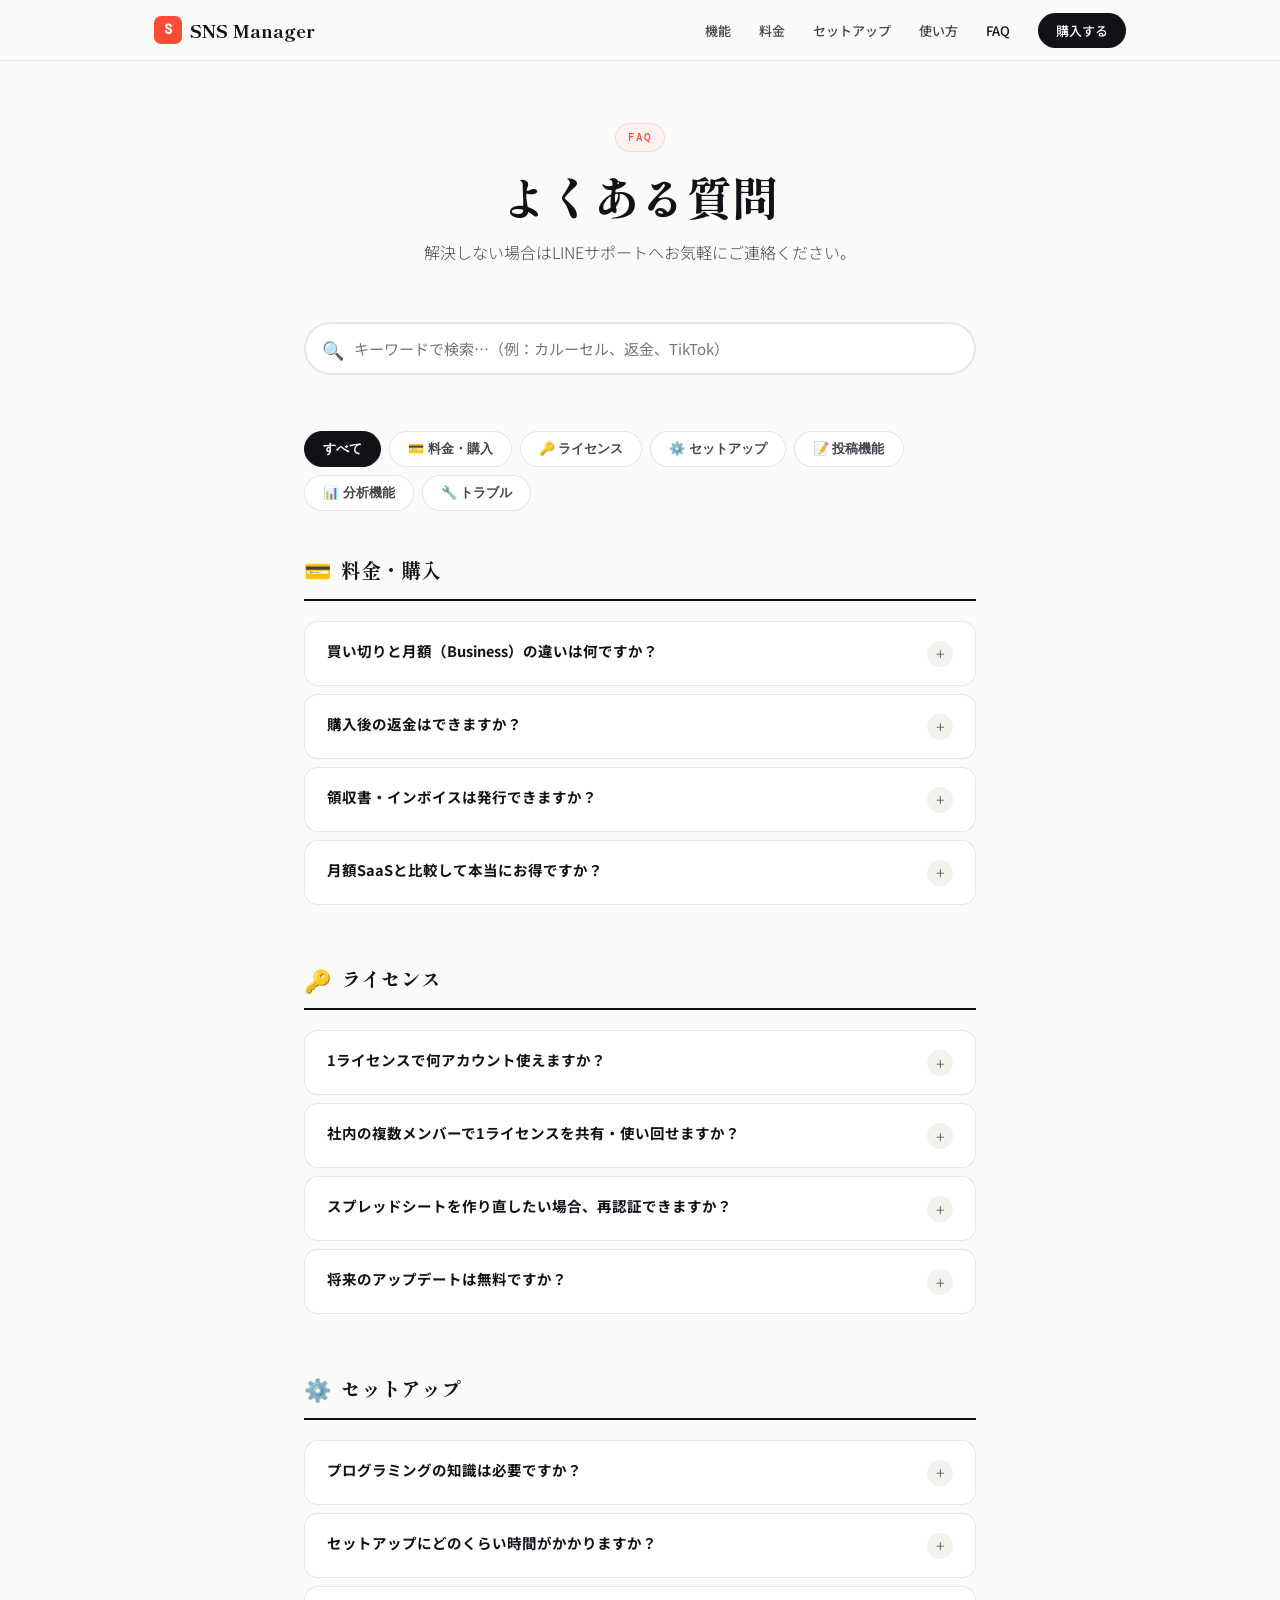
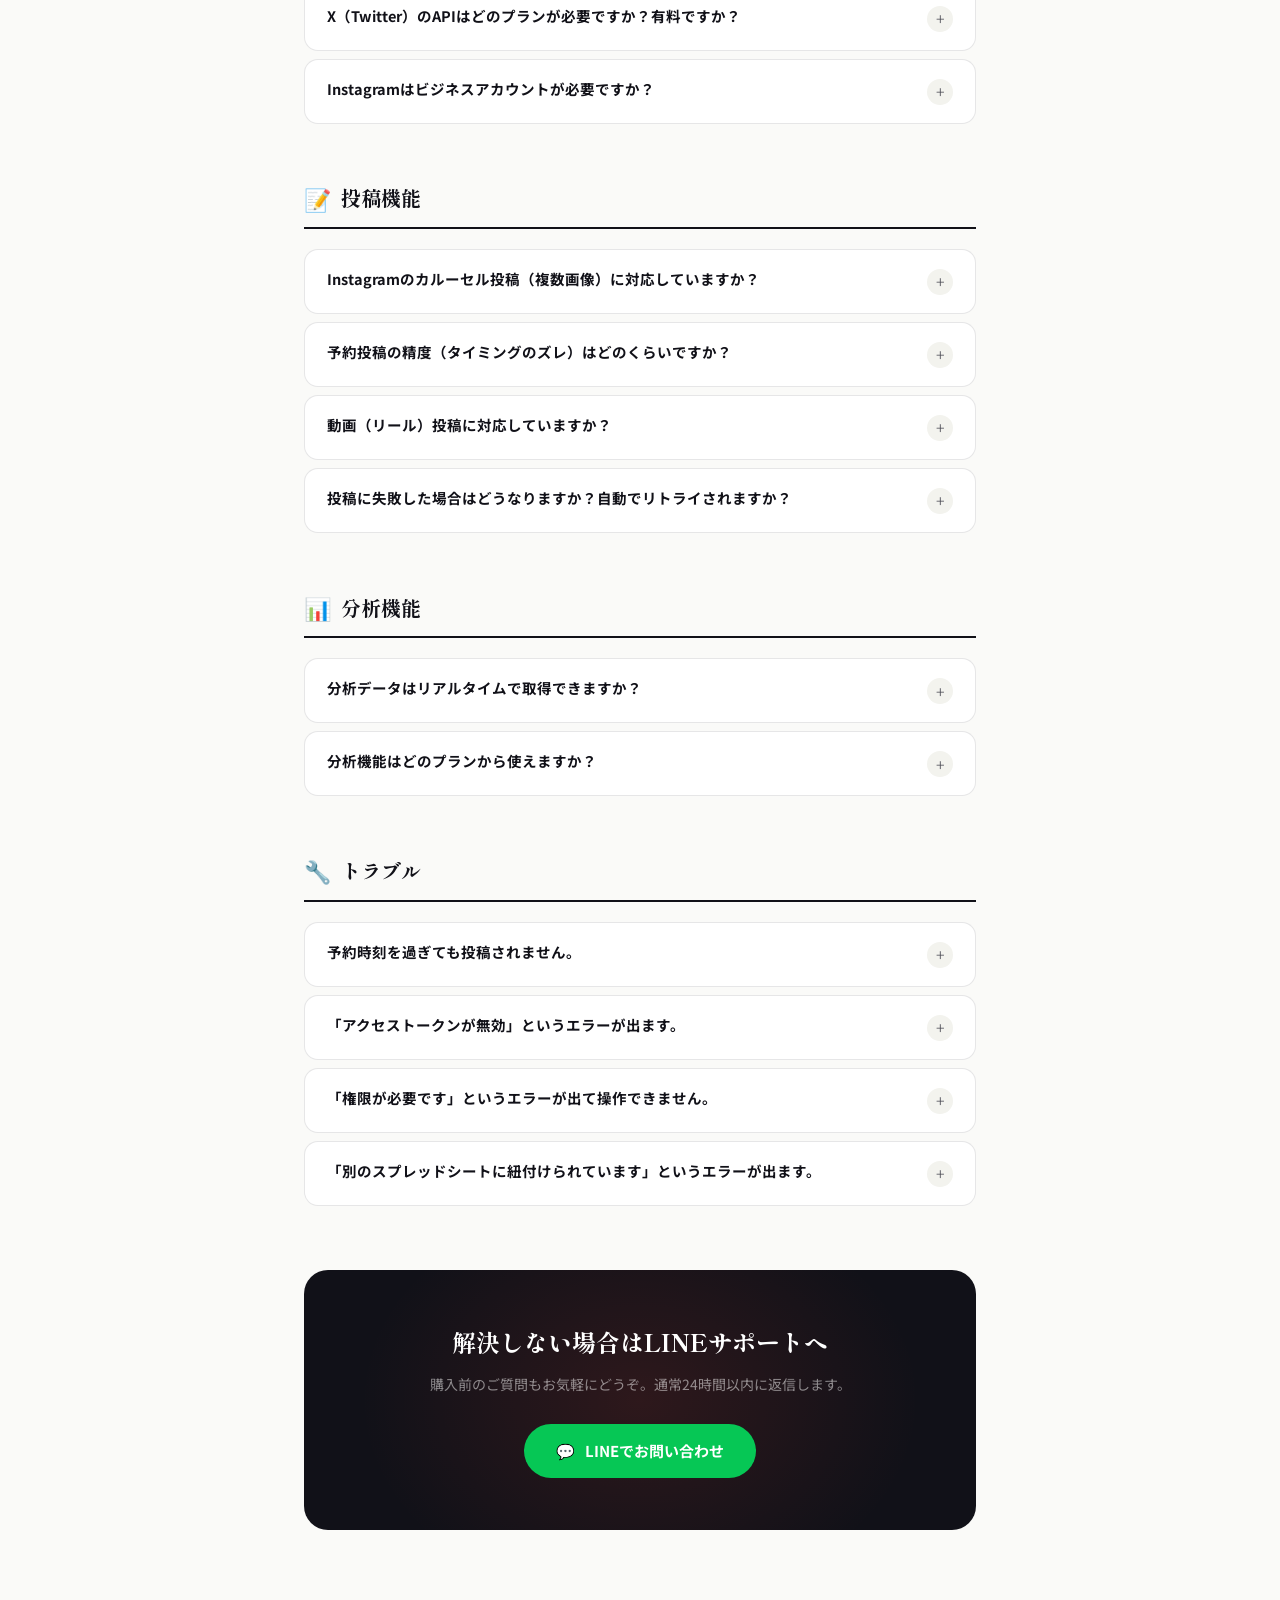
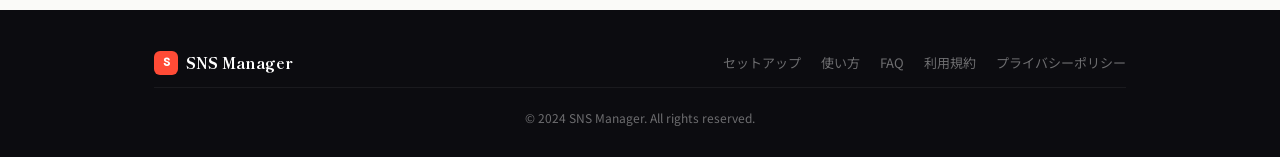
==== faq.html @ 596867f9 "Initial commit: add documentation HTML files" ====
<!DOCTYPE html>
<html lang="ja">
<head>
<meta charset="UTF-8">
<meta name="viewport" content="width=device-width, initial-scale=1.0">
<title>よくある質問（FAQ） — SNS Manager</title>
<meta name="description" content="SNS Managerに関するよくある質問と回答。料金・機能・技術的な疑問にお答えします。">
<link rel="preconnect" href="https://fonts.googleapis.com">
<link href="https://fonts.googleapis.com/css2?family=Shippori+Mincho+B1:wght@400;700;800&family=Noto+Sans+JP:wght@300;400;500;700&family=DM+Mono:wght@400;500&display=swap" rel="stylesheet">
<style>
:root{
  --ink:#111118;--ink-mid:#44444e;--ink-soft:#88889a;
  --paper:#fafaf8;--paper2:#f3f3ee;
  --accent:#ff4b36;--accent-d:#d93220;--accent-bg:#fff1ef;
  --green:#1baa6d;--border:rgba(17,17,24,0.1);
  --shadow-sm:0 2px 12px rgba(17,17,24,0.08);
  --shadow-md:0 8px 40px rgba(17,17,24,0.12);
  --r:16px;
  --serif:'Shippori Mincho B1',serif;
  --sans:'Noto Sans JP',sans-serif;
  --mono:'DM Mono',monospace;
}
*,*::before,*::after{box-sizing:border-box;margin:0;padding:0;}
html{scroll-behavior:smooth;}
body{font-family:var(--sans);background:var(--paper);color:var(--ink);line-height:1.7;overflow-x:hidden;}
a{color:inherit;text-decoration:none;}

#progress{position:fixed;top:0;left:0;height:3px;background:var(--accent);z-index:300;transition:width .08s linear;}

header{position:sticky;top:0;z-index:200;background:rgba(250,250,248,.92);backdrop-filter:blur(16px);border-bottom:1px solid var(--border);}
.nav-inner{max-width:1100px;margin:0 auto;padding:0 5%;display:flex;align-items:center;justify-content:space-between;height:60px;}
.logo{font-family:var(--serif);font-size:18px;font-weight:800;display:flex;align-items:center;gap:8px;}
.logo-mark{width:28px;height:28px;background:var(--accent);border-radius:7px;display:flex;align-items:center;justify-content:center;font-size:14px;color:#fff;font-family:var(--mono);}
.nav-links{display:flex;gap:28px;list-style:none;}
.nav-links a{font-size:13px;color:var(--ink-mid);font-weight:500;transition:color .2s;}
.nav-links a:hover,.nav-links a.active{color:var(--ink);}
.nav-cta{background:var(--ink);color:#fff !important;padding:8px 18px;border-radius:100px;font-size:13px;font-weight:700;transition:background .2s;}
.nav-cta:hover{background:var(--accent) !important;}

.container{max-width:800px;margin:0 auto;padding:0 5%;}
.label{display:inline-block;font-family:var(--mono);font-size:11px;font-weight:500;letter-spacing:.12em;text-transform:uppercase;color:var(--accent);background:var(--accent-bg);padding:4px 12px;border-radius:100px;border:1px solid rgba(255,75,54,.15);margin-bottom:16px;}

/* hero */
.page-hero{padding:60px 0 56px;text-align:center;}
.page-hero h1{font-family:var(--serif);font-size:clamp(28px,4vw,46px);font-weight:800;line-height:1.25;margin-bottom:14px;}
.page-hero p{font-size:16px;color:var(--ink-mid);font-weight:300;}

/* search */
.faq-search-wrap{position:relative;margin:0 0 56px;}
.faq-search{width:100%;padding:14px 20px 14px 48px;border:2px solid var(--border);border-radius:100px;font-size:15px;font-family:var(--sans);background:#fff;outline:none;transition:border-color .2s;color:var(--ink);}
.faq-search:focus{border-color:var(--accent);}
.search-icon{position:absolute;left:18px;top:50%;transform:translateY(-50%);font-size:18px;pointer-events:none;}
.faq-count{position:absolute;right:16px;top:50%;transform:translateY(-50%);font-size:12px;color:var(--ink-soft);font-family:var(--mono);}

/* category tabs */
.cat-tabs{display:flex;gap:8px;flex-wrap:wrap;margin-bottom:40px;}
.cat-tab{padding:8px 18px;border-radius:100px;border:1.5px solid var(--border);font-size:13px;font-weight:600;cursor:pointer;transition:all .18s;background:#fff;color:var(--ink-mid);}
.cat-tab:hover{border-color:var(--ink);color:var(--ink);}
.cat-tab.active{background:var(--ink);color:#fff;border-color:var(--ink);}

/* category section */
.faq-category{margin-bottom:56px;}
.cat-title{font-family:var(--serif);font-size:20px;font-weight:800;margin-bottom:20px;display:flex;align-items:center;gap:10px;padding-bottom:10px;border-bottom:2px solid var(--ink);}
.cat-icon{font-size:22px;}

/* faq item */
.faq-item{background:#fff;border:1.5px solid var(--border);border-radius:14px;margin-bottom:8px;overflow:hidden;transition:border-color .2s,box-shadow .2s;}
.faq-item:hover{border-color:rgba(17,17,24,.2);}
.faq-item.open{border-color:var(--accent);box-shadow:0 4px 20px rgba(255,75,54,.1);}
.faq-q{padding:18px 22px;display:flex;justify-content:space-between;align-items:flex-start;gap:16px;cursor:pointer;user-select:none;}
.faq-q-text{font-size:14.5px;font-weight:700;line-height:1.45;flex:1;color:var(--ink);}
.faq-toggle{width:26px;height:26px;border-radius:50%;background:var(--paper2);flex-shrink:0;display:flex;align-items:center;justify-content:center;font-size:16px;font-weight:300;color:var(--ink-mid);transition:all .2s;margin-top:1px;}
.faq-item.open .faq-toggle{background:var(--accent);color:#fff;transform:rotate(45deg);}
.faq-a{display:none;padding:0 22px 20px;border-top:1px solid var(--border);padding-top:16px;font-size:14px;color:var(--ink-mid);line-height:1.85;}
.faq-item.open .faq-a{display:block;}
.faq-a a{color:var(--accent);text-decoration:underline;text-underline-offset:2px;}
.faq-a strong{color:var(--ink);}
.faq-a .faq-plan-table{width:100%;border-collapse:collapse;margin-top:12px;font-size:13px;}
.faq-a .faq-plan-table th{background:var(--paper2);padding:8px 12px;text-align:left;font-size:12px;font-weight:700;color:var(--ink-mid);border-bottom:1px solid var(--border);}
.faq-a .faq-plan-table td{padding:8px 12px;border-bottom:1px solid var(--border);color:var(--ink-mid);}

/* no results */
.no-results{text-align:center;padding:60px 20px;display:none;}
.no-results-icon{font-size:48px;margin-bottom:16px;}
.no-results h3{font-family:var(--serif);font-size:20px;font-weight:700;margin-bottom:8px;}
.no-results p{font-size:14px;color:var(--ink-soft);}

/* contact cta */
.contact-cta{background:var(--ink);border-radius:24px;padding:52px 48px;text-align:center;margin:64px 0 80px;position:relative;overflow:hidden;}
.contact-cta::before{content:'';position:absolute;inset:0;background:radial-gradient(ellipse 400px 300px at 50% 50%,rgba(255,75,54,.12) 0%,transparent 70%);}
.contact-cta h2{font-family:var(--serif);font-size:24px;font-weight:800;color:#fff;margin-bottom:10px;position:relative;z-index:1;}
.contact-cta p{font-size:14px;color:rgba(255,255,255,.5);margin-bottom:28px;position:relative;z-index:1;}
.btn-line{display:inline-flex;align-items:center;gap:10px;background:#06c755;color:#fff;padding:14px 32px;border-radius:100px;font-size:15px;font-weight:700;transition:all .2s;position:relative;z-index:1;}
.btn-line:hover{background:#04a844;transform:translateY(-2px);box-shadow:0 6px 20px rgba(6,199,85,.35);}

footer{background:#0c0c10;color:rgba(255,255,255,.4);padding:40px 0 28px;}
.footer-inner{max-width:1100px;margin:0 auto;padding:0 5%;display:flex;justify-content:space-between;align-items:center;flex-wrap:wrap;gap:16px;}
.footer-logo{font-family:var(--serif);font-size:15px;font-weight:800;color:#fff;display:flex;align-items:center;gap:8px;}
.footer-links{display:flex;gap:20px;}
.footer-links a{font-size:13px;transition:color .2s;}
.footer-links a:hover{color:rgba(255,255,255,.8);}
.footer-copy{font-size:12px;width:100%;text-align:center;padding-top:20px;border-top:1px solid rgba(255,255,255,.06);margin-top:12px;}

.reveal{opacity:0;transform:translateY(16px);transition:opacity .5s,transform .5s;}
.reveal.visible{opacity:1;transform:none;}
.hidden-item{display:none;}

@media(max-width:640px){
  .cat-tabs{gap:6px;}
  .cat-tab{font-size:12px;padding:7px 14px;}
  .contact-cta{padding:40px 24px;}
}
</style>
</head>
<body>
<div id="progress"></div>

<header>
  <div class="nav-inner">
    <a href="index.html" class="logo">
      <div class="logo-mark">S</div>SNS Manager
    </a>
    <ul class="nav-links">
      <li><a href="index.html#features">機能</a></li>
      <li><a href="index.html#pricing">料金</a></li>
      <li><a href="setup-guide.html">セットアップ</a></li>
      <li><a href="how-to-use.html">使い方</a></li>
      <li><a href="faq.html" class="active">FAQ</a></li>
      <li><a href="index.html#cta" class="nav-cta">購入する</a></li>
    </ul>
  </div>
</header>

<div class="container">

  <div class="page-hero reveal">
    <div class="label">FAQ</div>
    <h1>よくある質問</h1>
    <p>解決しない場合はLINEサポートへお気軽にご連絡ください。</p>
  </div>

  <!-- 検索 -->
  <div class="faq-search-wrap reveal">
    <span class="search-icon">🔍</span>
    <input class="faq-search" type="text" id="faqSearch" placeholder="キーワードで検索…（例：カルーセル、返金、TikTok）" oninput="filterFaq(this.value)">
    <span class="faq-count" id="faqCount"></span>
  </div>

  <!-- カテゴリタブ -->
  <div class="cat-tabs reveal" id="catTabs">
    <button class="cat-tab active" onclick="filterCat('all',this)">すべて</button>
    <button class="cat-tab" onclick="filterCat('pricing',this)">💳 料金・購入</button>
    <button class="cat-tab" onclick="filterCat('license',this)">🔑 ライセンス</button>
    <button class="cat-tab" onclick="filterCat('setup',this)">⚙️ セットアップ</button>
    <button class="cat-tab" onclick="filterCat('post',this)">📝 投稿機能</button>
    <button class="cat-tab" onclick="filterCat('analytics',this)">📊 分析機能</button>
    <button class="cat-tab" onclick="filterCat('trouble',this)">🔧 トラブル</button>
  </div>

  <!-- ── 料金・購入 ── -->
  <div class="faq-category reveal" data-cat="pricing" id="cat-pricing">
    <div class="cat-title"><span class="cat-icon">💳</span>料金・購入</div>

    <div class="faq-item" data-cat="pricing" data-q="買い切りと月額の違いは何ですか">
      <div class="faq-q" onclick="toggle(this)">
        <span class="faq-q-text">買い切りと月額（Business）の違いは何ですか？</span>
        <span class="faq-toggle">+</span>
      </div>
      <div class="faq-a">
        <table class="faq-plan-table">
          <thead><tr><th>項目</th><th>買い切り（Pro等）</th><th>Business（月額）</th></tr></thead>
          <tbody>
            <tr><td>支払い</td><td>一度きり</td><td>毎月 ¥4,980</td></tr>
            <tr><td>アカウント数</td><td>1〜3（プランによる）</td><td>無制限</td></tr>
            <tr><td>サポート</td><td>通常対応</td><td>優先対応（翌営業日）</td></tr>
            <tr><td>新機能</td><td>同メジャーバージョン内は無料</td><td>常に最新</td></tr>
          </tbody>
        </table>
        複数アカウントを管理する代理店・法人の方はBusinessプランがお得です。個人・1アカウントの方は買い切りが長期的にはコストを抑えられます。
      </div>
    </div>

    <div class="faq-item" data-cat="pricing" data-q="返金はできますか">
      <div class="faq-q" onclick="toggle(this)">
        <span class="faq-q-text">購入後の返金はできますか？</span>
        <span class="faq-toggle">+</span>
      </div>
      <div class="faq-a">購入から<strong>7日以内</strong>かつ<strong>未使用（未アクティベート）</strong>の場合に限り、返金対応いたします。ライセンス認証（アクティベート）済みの場合は原則として返金対応が難しくなりますので、購入前にご不明点はLINEサポートにてご確認ください。</div>
    </div>

    <div class="faq-item" data-cat="pricing" data-q="領収書インボイスは発行できますか">
      <div class="faq-q" onclick="toggle(this)">
        <span class="faq-q-text">領収書・インボイスは発行できますか？</span>
        <span class="faq-toggle">+</span>
      </div>
      <div class="faq-a">はい、発行可能です。購入後にLINEサポートへ「領収書希望」とご連絡いただき、宛名・日付をお知らせください。PDF形式にてお送りします。</div>
    </div>

    <div class="faq-item" data-cat="pricing" data-q="一般的なSaaSと比べてお得ですか">
      <div class="faq-q" onclick="toggle(this)">
        <span class="faq-q-text">月額SaaSと比較して本当にお得ですか？</span>
        <span class="faq-toggle">+</span>
      </div>
      <div class="faq-a">はい。一般的なSNS管理SaaSは月額¥3,000〜¥10,000程度かかります。月額¥5,000とすると年間¥60,000。SNS Manager Proは<strong>¥69,800の買い切り</strong>なので、約14ヶ月で元が取れ、それ以降はずっと¥0で使い続けられます。さらにサーバー代・インフラ代も一切かかりません。</div>
    </div>
  </div>

  <!-- ── ライセンス ── -->
  <div class="faq-category reveal" data-cat="license" id="cat-license">
    <div class="cat-title"><span class="cat-icon">🔑</span>ライセンス</div>

    <div class="faq-item" data-cat="license" data-q="1ライセンスで何アカウント使えますか">
      <div class="faq-q" onclick="toggle(this)">
        <span class="faq-q-text">1ライセンスで何アカウント使えますか？</span>
        <span class="faq-toggle">+</span>
      </div>
      <div class="faq-a">プランによって異なります。<br><br>
        <strong>Starter / Standard / Pro</strong>：1ライセンス = 1スプレッドシート（1アカウント）専用<br>
        <strong>Team</strong>：3スプレッドシートまで使用可（追加 +¥20,000/件）<br>
        <strong>Business</strong>：アカウント数無制限<br><br>
        ライセンスキーはスプレッドシートIDに紐付けて管理されているため、別のスプレッドシートにコピーしての利用は技術的にもブロックされます。
      </div>
    </div>

    <div class="faq-item" data-cat="license" data-q="社内複数メンバーで使い回せますか">
      <div class="faq-q" onclick="toggle(this)">
        <span class="faq-q-text">社内の複数メンバーで1ライセンスを共有・使い回せますか？</span>
        <span class="faq-toggle">+</span>
      </div>
      <div class="faq-a"><strong>できません。</strong>利用規約により、1ライセンスを複数スプレッドシートに複製・配布することは禁止しております。複数名での利用にはTeamプランまたはBusinessプランをご選択ください。不正利用が検知された場合はライセンスを無効化させていただきます。</div>
    </div>

    <div class="faq-item" data-cat="license" data-q="スプレッドシートを作り直したい再認証できますか">
      <div class="faq-q" onclick="toggle(this)">
        <span class="faq-q-text">スプレッドシートを作り直したい場合、再認証できますか？</span>
        <span class="faq-toggle">+</span>
      </div>
      <div class="faq-a">はい、可能です。LINEサポートへ「スロットリセット希望」とご連絡いただければ、担当者が紐付けをリセットし、新しいスプレッドシートで再アクティベートできるようにします。<br><br>スロットリセット対応は月1回まで無料です。</div>
    </div>

    <div class="faq-item" data-cat="license" data-q="バージョンアップは無料ですか">
      <div class="faq-q" onclick="toggle(this)">
        <span class="faq-q-text">将来のアップデートは無料ですか？</span>
        <span class="faq-toggle">+</span>
      </div>
      <div class="faq-a">同じメジャーバージョン（例：v1.x.x）内のアップデートはすべて無料です。メジャーバージョンアップ（v1 → v2）の際は、既存ユーザー向けに優待価格（通常の50%オフ予定）を設ける予定です。Businessプランはバージョンに関わらず常に最新版をご利用いただけます。</div>
    </div>
  </div>

  <!-- ── セットアップ ── -->
  <div class="faq-category reveal" data-cat="setup" id="cat-setup">
    <div class="cat-title"><span class="cat-icon">⚙️</span>セットアップ</div>

    <div class="faq-item" data-cat="setup" data-q="プログラミング知識は必要ですか">
      <div class="faq-q" onclick="toggle(this)">
        <span class="faq-q-text">プログラミングの知識は必要ですか？</span>
        <span class="faq-toggle">+</span>
      </div>
      <div class="faq-a">不要です。Googleスプレッドシートの基本操作ができれば使えます。初期設定はAPIキーのコピー&ペーストのみです。APIキーの取得手順は<a href="setup-guide.html">セットアップガイド</a>で画像付きで解説しています。</div>
    </div>

    <div class="faq-item" data-cat="setup" data-q="セットアップにどのくらい時間がかかりますか">
      <div class="faq-q" onclick="toggle(this)">
        <span class="faq-q-text">セットアップにどのくらい時間がかかりますか？</span>
        <span class="faq-toggle">+</span>
      </div>
      <div class="faq-a">Instagramのみ（Starterプラン）であれば<strong>30〜60分程度</strong>でセットアップ完了です。全SNS（Standard・Pro）の場合は各SNSのAPI申請が含まれるため2〜3時間程度かかります。特にTikTokとXは審査が必要なため、申請から承認まで数日かかる場合があります。</div>
    </div>

    <div class="faq-item" data-cat="setup" data-q="X Twitter APIはどのプランが必要ですか">
      <div class="faq-q" onclick="toggle(this)">
        <span class="faq-q-text">X（Twitter）のAPIはどのプランが必要ですか？有料ですか？</span>
        <span class="faq-toggle">+</span>
      </div>
      <div class="faq-a">X APIのBasicプランが必要です（<strong>月額$100 / 約¥15,000</strong>）。これはXが課金する費用であり、SNS Manager本体の料金とは別途かかります。Xへの投稿が不要な場合はFreeティアでは投稿APIが利用できないため、X連携機能はご利用いただけません。Instagramのみ利用する場合は追加費用は一切かかりません。</div>
    </div>

    <div class="faq-item" data-cat="setup" data-q="Instagramのビジネスアカウントが必要ですか">
      <div class="faq-q" onclick="toggle(this)">
        <span class="faq-q-text">Instagramはビジネスアカウントが必要ですか？</span>
        <span class="faq-toggle">+</span>
      </div>
      <div class="faq-a">はい、必須です。Instagram Graph APIはビジネスアカウントまたはクリエイターアカウントのみ利用できます。個人アカウントをプロアカウントに切り替える手順はInstagramアプリの設定から無料で行えます。</div>
    </div>
  </div>

  <!-- ── 投稿機能 ── -->
  <div class="faq-category reveal" data-cat="post" id="cat-post">
    <div class="cat-title"><span class="cat-icon">📝</span>投稿機能</div>

    <div class="faq-item" data-cat="post" data-q="カルーセル投稿複数画像に対応していますか">
      <div class="faq-q" onclick="toggle(this)">
        <span class="faq-q-text">Instagramのカルーセル投稿（複数画像）に対応していますか？</span>
        <span class="faq-toggle">+</span>
      </div>
      <div class="faq-a">はい、対応しています。投稿管理シートのB列（画像URL）にGoogle DriveのURLをカンマ区切りで複数入力すると、自動的にカルーセル投稿になります。<br><br>例：<code style="font-family:var(--mono);background:var(--paper2);padding:2px 6px;border-radius:4px;font-size:12px;">https://drive.google.com/file/d/AAA…, https://drive.google.com/file/d/BBB…</code></div>
    </div>

    <div class="faq-item" data-cat="post" data-q="予約投稿の最小単位は何分ですか">
      <div class="faq-q" onclick="toggle(this)">
        <span class="faq-q-text">予約投稿の精度（タイミングのズレ）はどのくらいですか？</span>
        <span class="faq-toggle">+</span>
      </div>
      <div class="faq-a">スケジューラーは<strong>5分ごと</strong>に動作するため、最大5分のズレが生じます。例えば14:00に予約した投稿は14:00〜14:05の間に投稿されます。秒単位の精度は保証できませんが、通常の運用では問題ないレベルです。</div>
    </div>

    <div class="faq-item" data-cat="post" data-q="動画投稿リール投稿に対応していますか">
      <div class="faq-q" onclick="toggle(this)">
        <span class="faq-q-text">動画（リール）投稿に対応していますか？</span>
        <span class="faq-toggle">+</span>
      </div>
      <div class="faq-a">TikTokは動画投稿のみ対応しています。Instagram・X・Threadsはv1では画像投稿が主対応で、リール（動画）投稿はv1.2以降で対応予定です。アップデート通知はサポートLINEにてご案内します。</div>
    </div>

    <div class="faq-item" data-cat="post" data-q="投稿に失敗した場合どうなりますか">
      <div class="faq-q" onclick="toggle(this)">
        <span class="faq-q-text">投稿に失敗した場合はどうなりますか？自動でリトライされますか？</span>
        <span class="faq-toggle">+</span>
      </div>
      <div class="faq-a">投稿失敗時はステータスが「エラー」に変わり、I列にエラー内容が記録されます。Pro・Businessプランではエラー発生と同時にLINEまたはメールで通知します。<br><br>自動リトライは<strong>行いません</strong>（誤投稿防止のため）。エラー内容を確認・修正してからステータスを「予約済み」に戻すと再投稿できます。</div>
    </div>
  </div>

  <!-- ── 分析機能 ── -->
  <div class="faq-category reveal" data-cat="analytics" id="cat-analytics">
    <div class="cat-title"><span class="cat-icon">📊</span>分析機能</div>

    <div class="faq-item" data-cat="analytics" data-q="分析データはリアルタイムで取得できますか">
      <div class="faq-q" onclick="toggle(this)">
        <span class="faq-q-text">分析データはリアルタイムで取得できますか？</span>
        <span class="faq-toggle">+</span>
      </div>
      <div class="faq-a">リアルタイムではなく、手動または定期取得です。「📱 SNS Manager」→「分析データを取得」を実行するとその時点のデータが記録されます。自動取得はメニューからトリガーを設定すると毎日指定時刻に自動実行できます。</div>
    </div>

    <div class="faq-item" data-cat="analytics" data-q="どのプランから分析機能が使えますか">
      <div class="faq-q" onclick="toggle(this)">
        <span class="faq-q-text">分析機能はどのプランから使えますか？</span>
        <span class="faq-toggle">+</span>
      </div>
      <div class="faq-a"><strong>Proプラン以上</strong>でご利用いただけます。Starter・Standardプランは投稿・予約のみです。後からProプランに買い替えた場合も同じスプレッドシートでアップグレード適用できます（サポートまでご連絡ください）。</div>
    </div>
  </div>

  <!-- ── トラブル ── -->
  <div class="faq-category reveal" data-cat="trouble" id="cat-trouble">
    <div class="cat-title"><span class="cat-icon">🔧</span>トラブル</div>

    <div class="faq-item" data-cat="trouble" data-q="投稿されない予約が動かない">
      <div class="faq-q" onclick="toggle(this)">
        <span class="faq-q-text">予約時刻を過ぎても投稿されません。</span>
        <span class="faq-toggle">+</span>
      </div>
      <div class="faq-a">以下を順番に確認してください。<br><br>
        <strong>1. トリガーが設定されているか</strong><br>
        「📱 SNS Manager」→「トリガーを設定」を再実行してください。<br><br>
        <strong>2. ステータスが「予約済み」になっているか</strong><br>
        H列が「下書き」のままでは投稿されません。<br><br>
        <strong>3. 「ログ」シートにエラーが記録されていないか</strong><br>
        APIキーの有効期限切れ・権限不足などが原因のことがあります。<br><br>
        解決しない場合はログシートのエラー内容をLINEサポートにお送りください。
      </div>
    </div>

    <div class="faq-item" data-cat="trouble" data-q="Instagramのトークンが切れた">
      <div class="faq-q" onclick="toggle(this)">
        <span class="faq-q-text">「アクセストークンが無効」というエラーが出ます。</span>
        <span class="faq-toggle">+</span>
      </div>
      <div class="faq-a">Instagramのアクセストークンは通常60日で期限が切れますが、SNS Managerは<strong>30日ごとに自動更新</strong>します。それでもエラーが出る場合は、Meta Developersで新しいトークンを発行し直し、設定シートのB3に貼り替えてください。手順は<a href="setup-guide.html">セットアップガイド</a>を参照してください。</div>
    </div>

    <div class="faq-item" data-cat="trouble" data-q="GASの権限エラーが出る">
      <div class="faq-q" onclick="toggle(this)">
        <span class="faq-q-text">「権限が必要です」というエラーが出て操作できません。</span>
        <span class="faq-toggle">+</span>
      </div>
      <div class="faq-a">GASの実行には初回に権限の付与が必要です。<br><br>
        1. メニューから任意の操作を実行<br>
        2. ダイアログが表示されたら「権限を確認」をクリック<br>
        3. Googleアカウントを選択<br>
        4. 「詳細」→「（プロジェクト名）に移動（安全ではないページ）」をクリック<br>
        5. 「許可」をクリック<br><br>
        ※「安全ではない」と表示されますが、これはGoogleが外部に公開されていないGASに表示する標準の警告です。SNS Manager本体のコードに問題はありません。
      </div>
    </div>

    <div class="faq-item" data-cat="trouble" data-q="ライセンス認証がSPREADSHEET_MISMATCHエラーになる">
      <div class="faq-q" onclick="toggle(this)">
        <span class="faq-q-text">「別のスプレッドシートに紐付けられています」というエラーが出ます。</span>
        <span class="faq-toggle">+</span>
      </div>
      <div class="faq-a">このメッセージはライセンスキーが別のスプレッドシートに登録済みであることを示しています。<br><br>
        <strong>スプレッドシートを作り直した場合</strong>：LINEサポートへ「スロットリセット希望」とご連絡ください。旧シートのIDを解除し、新しいシートで再認証できるようにします。<br><br>
        <strong>身に覚えがない場合</strong>：第三者によるキーの不正利用が疑われます。同様にLINEサポートにご連絡ください。
      </div>
    </div>
  </div>

  <!-- 検索結果なし -->
  <div class="no-results" id="noResults">
    <div class="no-results-icon">🔍</div>
    <h3>該当する質問が見つかりませんでした</h3>
    <p>キーワードを変えて再度お試しいただくか、<br>LINEサポートまでお気軽にご質問ください。</p>
  </div>

  <!-- お問い合わせCTA -->
  <div class="contact-cta reveal" id="contact">
    <h2>解決しない場合はLINEサポートへ</h2>
    <p>購入前のご質問もお気軽にどうぞ。通常24時間以内に返信します。</p>
    <a href="https://line.me/R/ti/p/@your-line-id" target="_blank" class="btn-line">
      <span>💬</span>
      LINEでお問い合わせ
    </a>
  </div>

</div>

<footer>
  <div class="footer-inner">
    <div class="footer-logo">
      <div style="width:24px;height:24px;background:var(--accent);border-radius:6px;display:flex;align-items:center;justify-content:center;font-size:12px;color:#fff;font-family:var(--mono);">S</div>
      SNS Manager
    </div>
    <div class="footer-links">
      <a href="setup-guide.html">セットアップ</a>
      <a href="how-to-use.html">使い方</a>
      <a href="faq.html">FAQ</a>
      <a href="terms.html">利用規約</a>
      <a href="privacy.html">プライバシーポリシー</a>
    </div>
  </div>
  <div style="max-width:1100px;margin:0 auto;padding:0 5%;">
    <div class="footer-copy">© 2024 SNS Manager. All rights reserved.</div>
  </div>
</footer>

<script>
window.addEventListener('scroll',()=>{
  const p=document.getElementById('progress');
  const s=document.documentElement.scrollTop;
  const h=document.documentElement.scrollHeight-document.documentElement.clientHeight;
  p.style.width=(s/h*100)+'%';
});
const ro=new IntersectionObserver(entries=>{
  entries.forEach(e=>{if(e.isIntersecting)e.target.classList.add('visible');});
},{threshold:0.06});
document.querySelectorAll('.reveal').forEach(el=>ro.observe(el));

function toggle(qEl){
  const item=qEl.closest('.faq-item');
  const isOpen=item.classList.contains('open');
  document.querySelectorAll('.faq-item.open').forEach(i=>i.classList.remove('open'));
  if(!isOpen)item.classList.add('open');
}

function filterCat(cat,btn){
  document.querySelectorAll('.cat-tab').forEach(b=>b.classList.remove('active'));
  btn.classList.add('active');
  document.getElementById('faqSearch').value='';
  document.getElementById('faqCount').textContent='';
  const cats=document.querySelectorAll('.faq-category');
  cats.forEach(c=>{
    c.style.display=(cat==='all'||c.dataset.cat===cat)?'':'none';
  });
  document.getElementById('noResults').style.display='none';
}

function filterFaq(q){
  const query=q.toLowerCase().trim();
  const items=document.querySelectorAll('.faq-item');
  const cats=document.querySelectorAll('.faq-category');
  // reset cat tabs
  document.querySelectorAll('.cat-tab').forEach(b=>b.classList.remove('active'));
  document.querySelector('.cat-tab').classList.add('active');
  cats.forEach(c=>c.style.display='');

  if(!query){
    items.forEach(i=>i.classList.remove('hidden-item'));
    document.getElementById('faqCount').textContent='';
    document.getElementById('noResults').style.display='none';
    return;
  }
  let count=0;
  items.forEach(item=>{
    const text=(item.dataset.q||'')+(item.querySelector('.faq-q-text').textContent)+(item.querySelector('.faq-a').textContent);
    const match=text.toLowerCase().includes(query);
    item.classList.toggle('hidden-item',!match);
    if(match)count++;
  });
  document.getElementById('faqCount').textContent=count+'件';
  document.getElementById('noResults').style.display=count===0?'block':'none';
  // hide empty categories
  cats.forEach(c=>{
    const visible=[...c.querySelectorAll('.faq-item')].some(i=>!i.classList.contains('hidden-item'));
    c.style.display=visible?'':'none';
  });
}
</script>
</body>
</html>
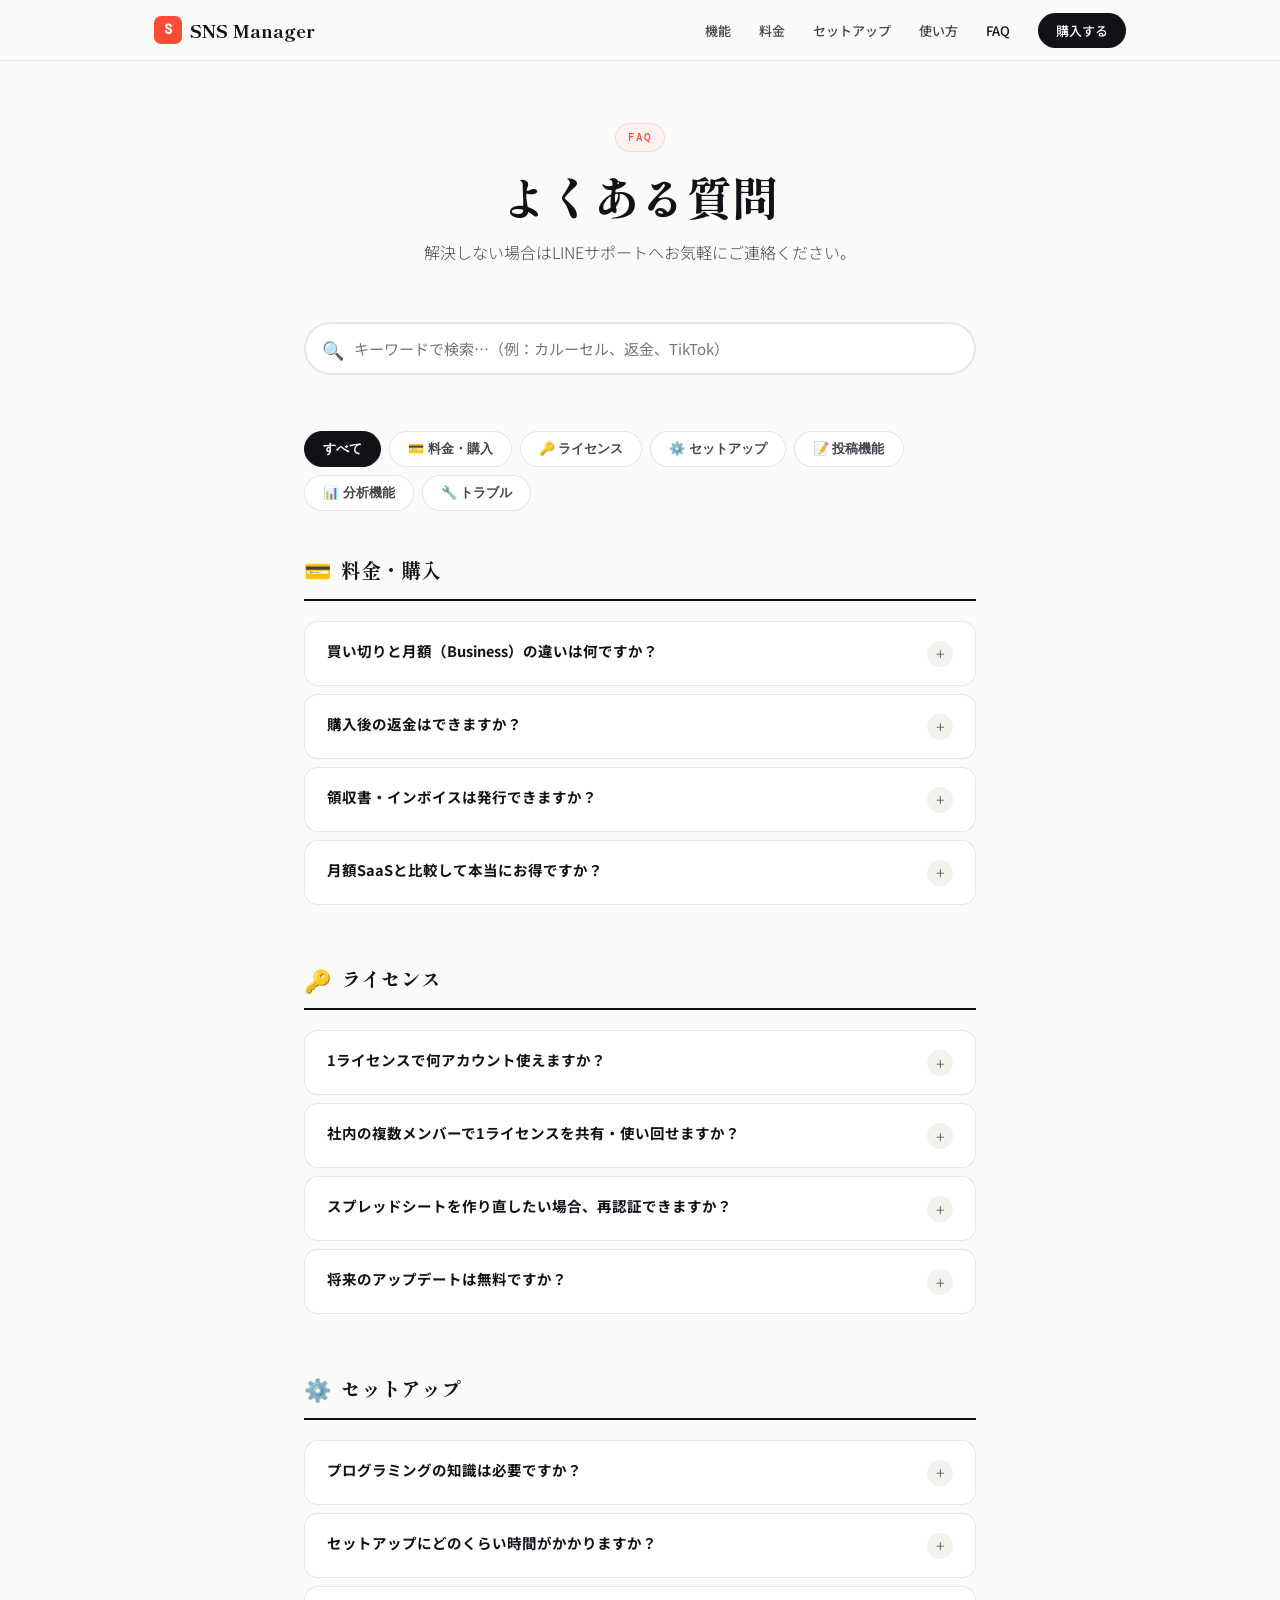
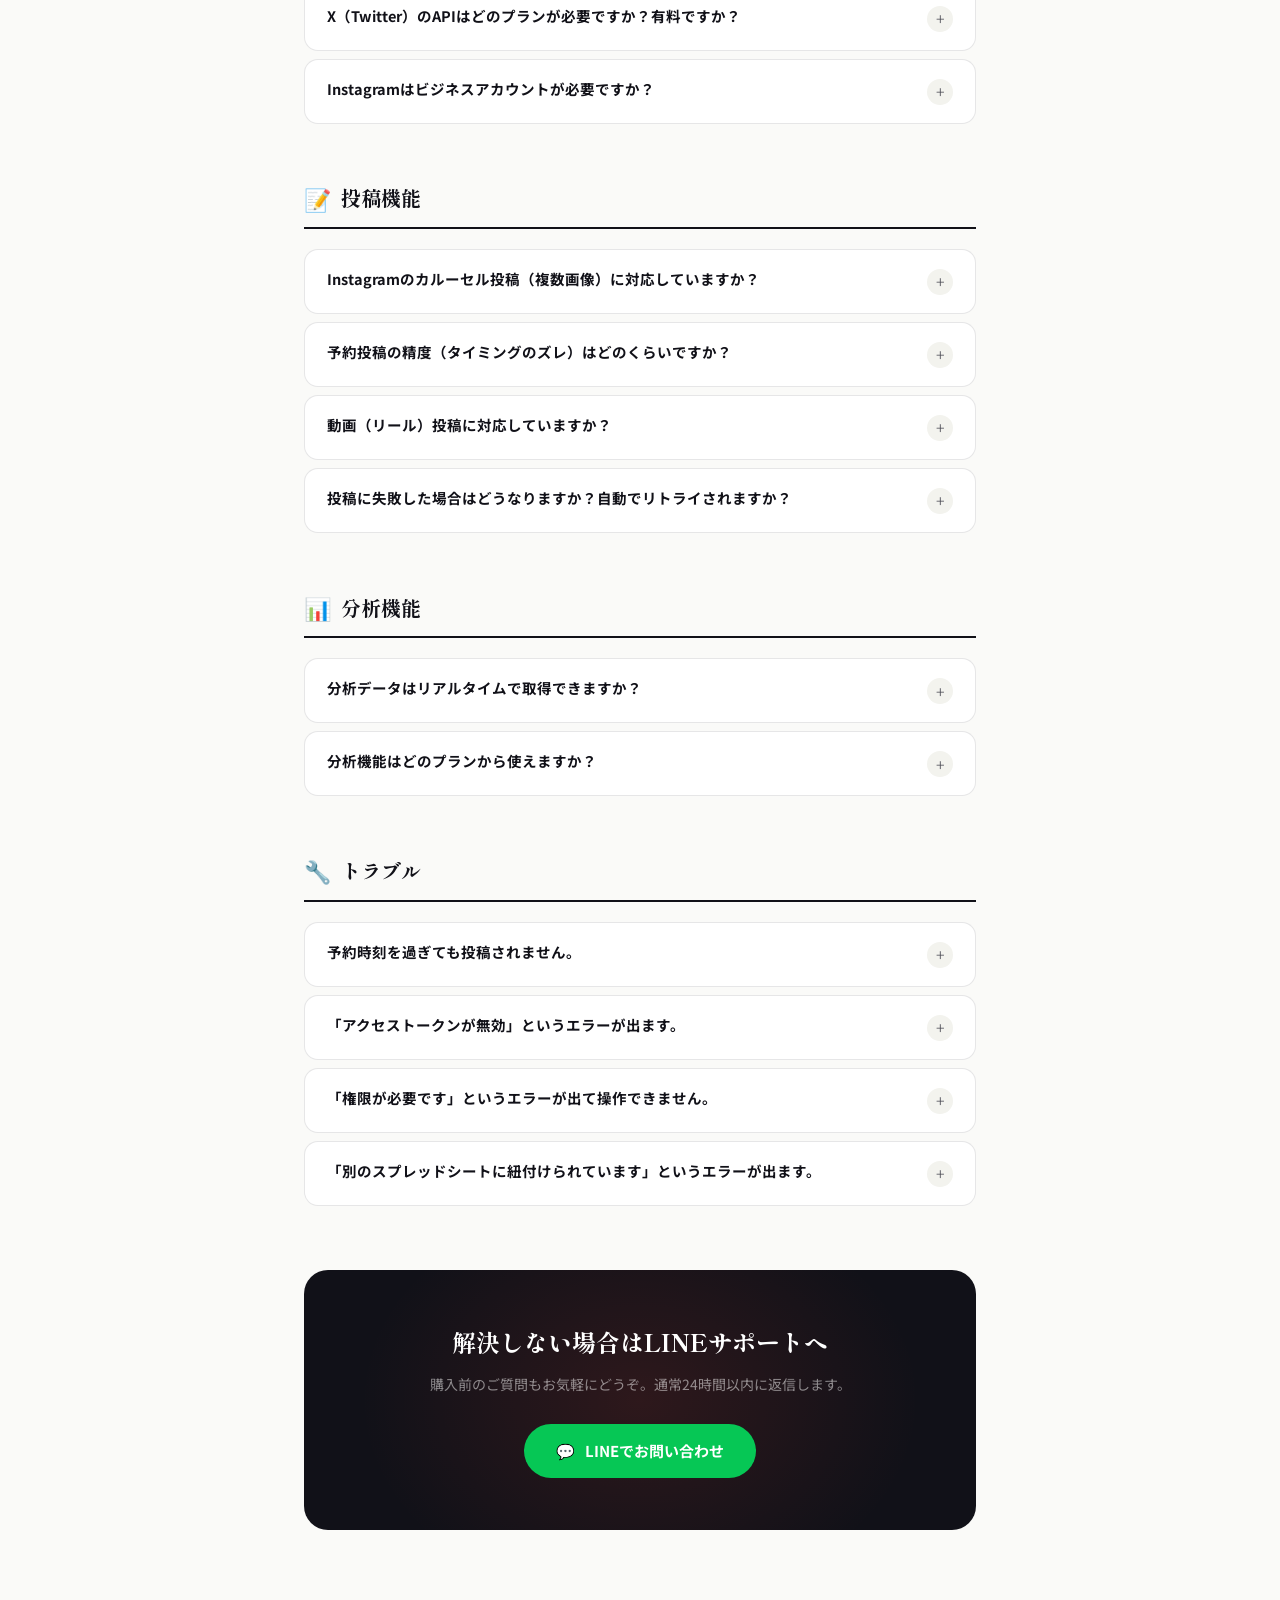
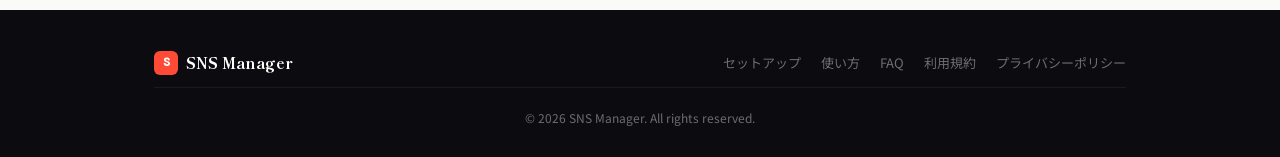
==== commit c70e6f93: "Update all dates from 2024 to 2026" ====
--- a/faq.html
+++ b/faq.html
@@ -431,7 +431,7 @@
     </div>
   </div>
   <div style="max-width:1100px;margin:0 auto;padding:0 5%;">
-    <div class="footer-copy">© 2024 SNS Manager. All rights reserved.</div>
+    <div class="footer-copy">© 2026 SNS Manager. All rights reserved.</div>
   </div>
 </footer>
 
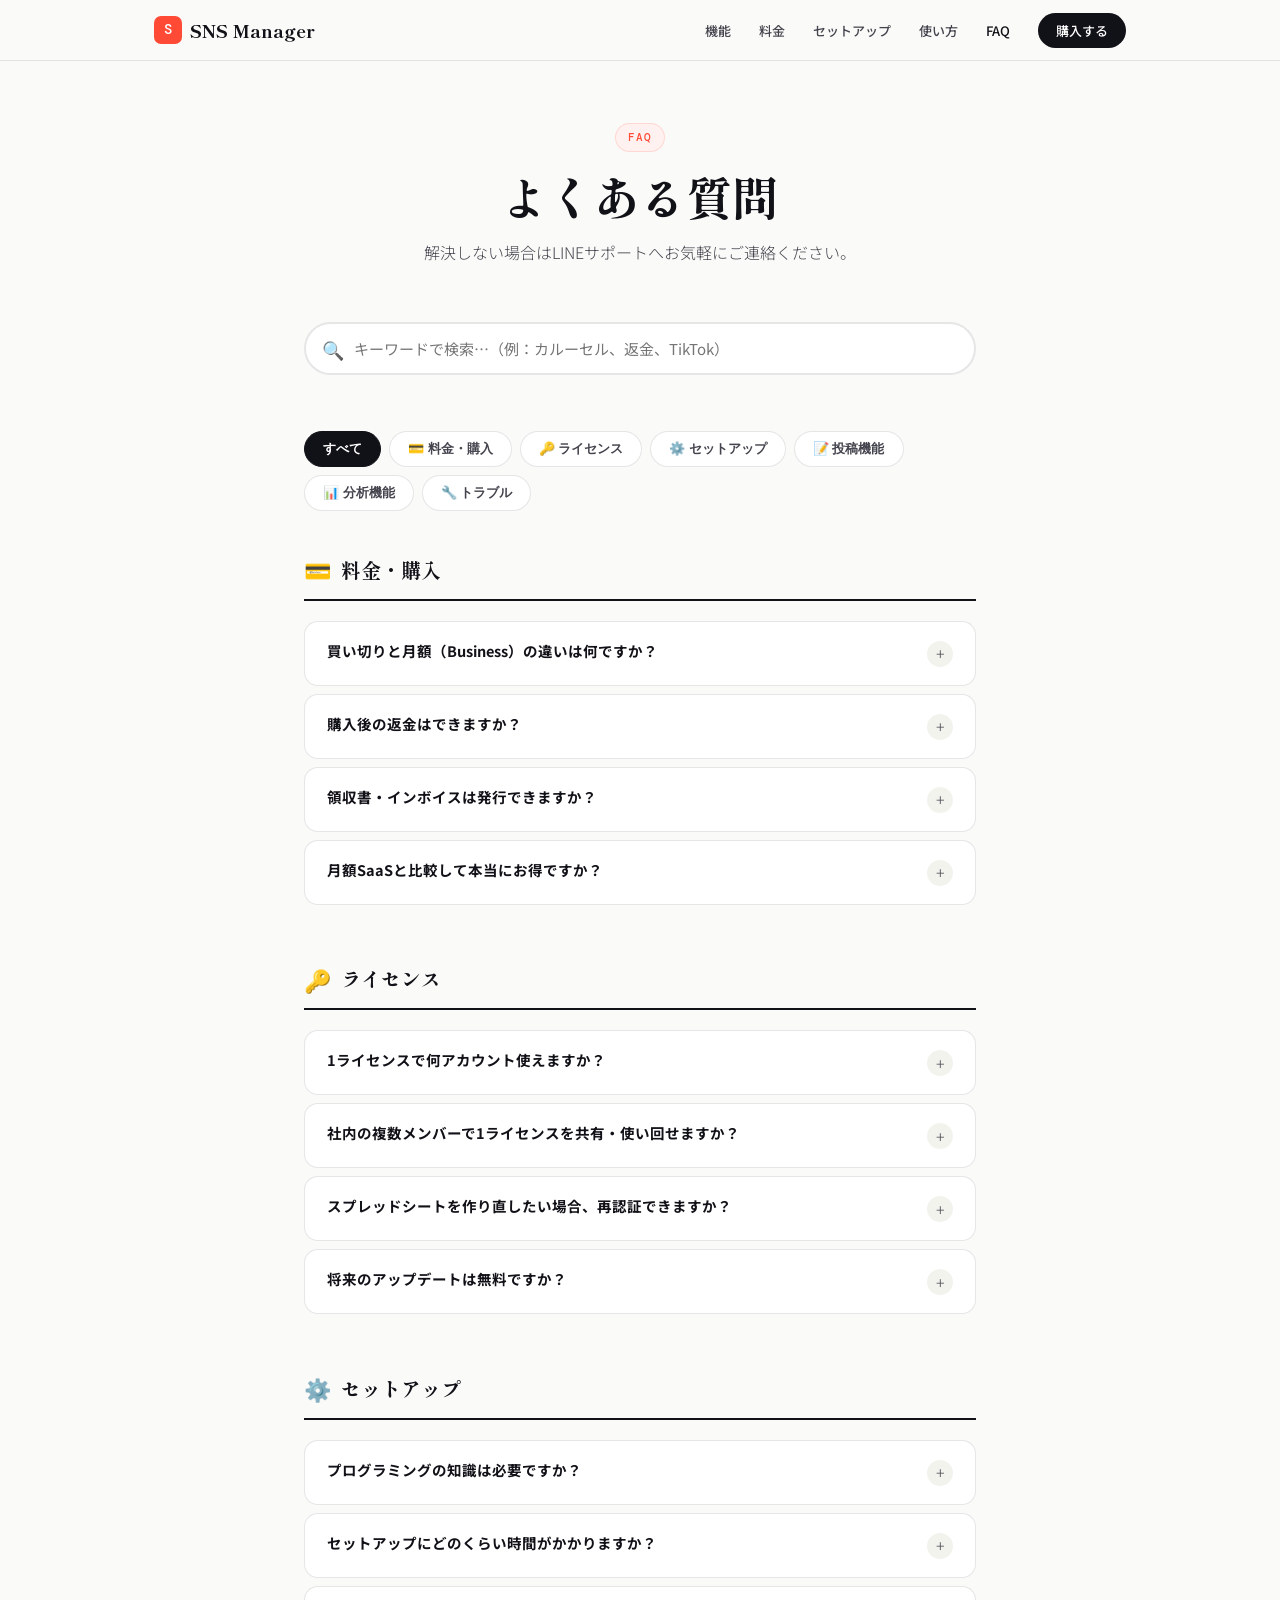
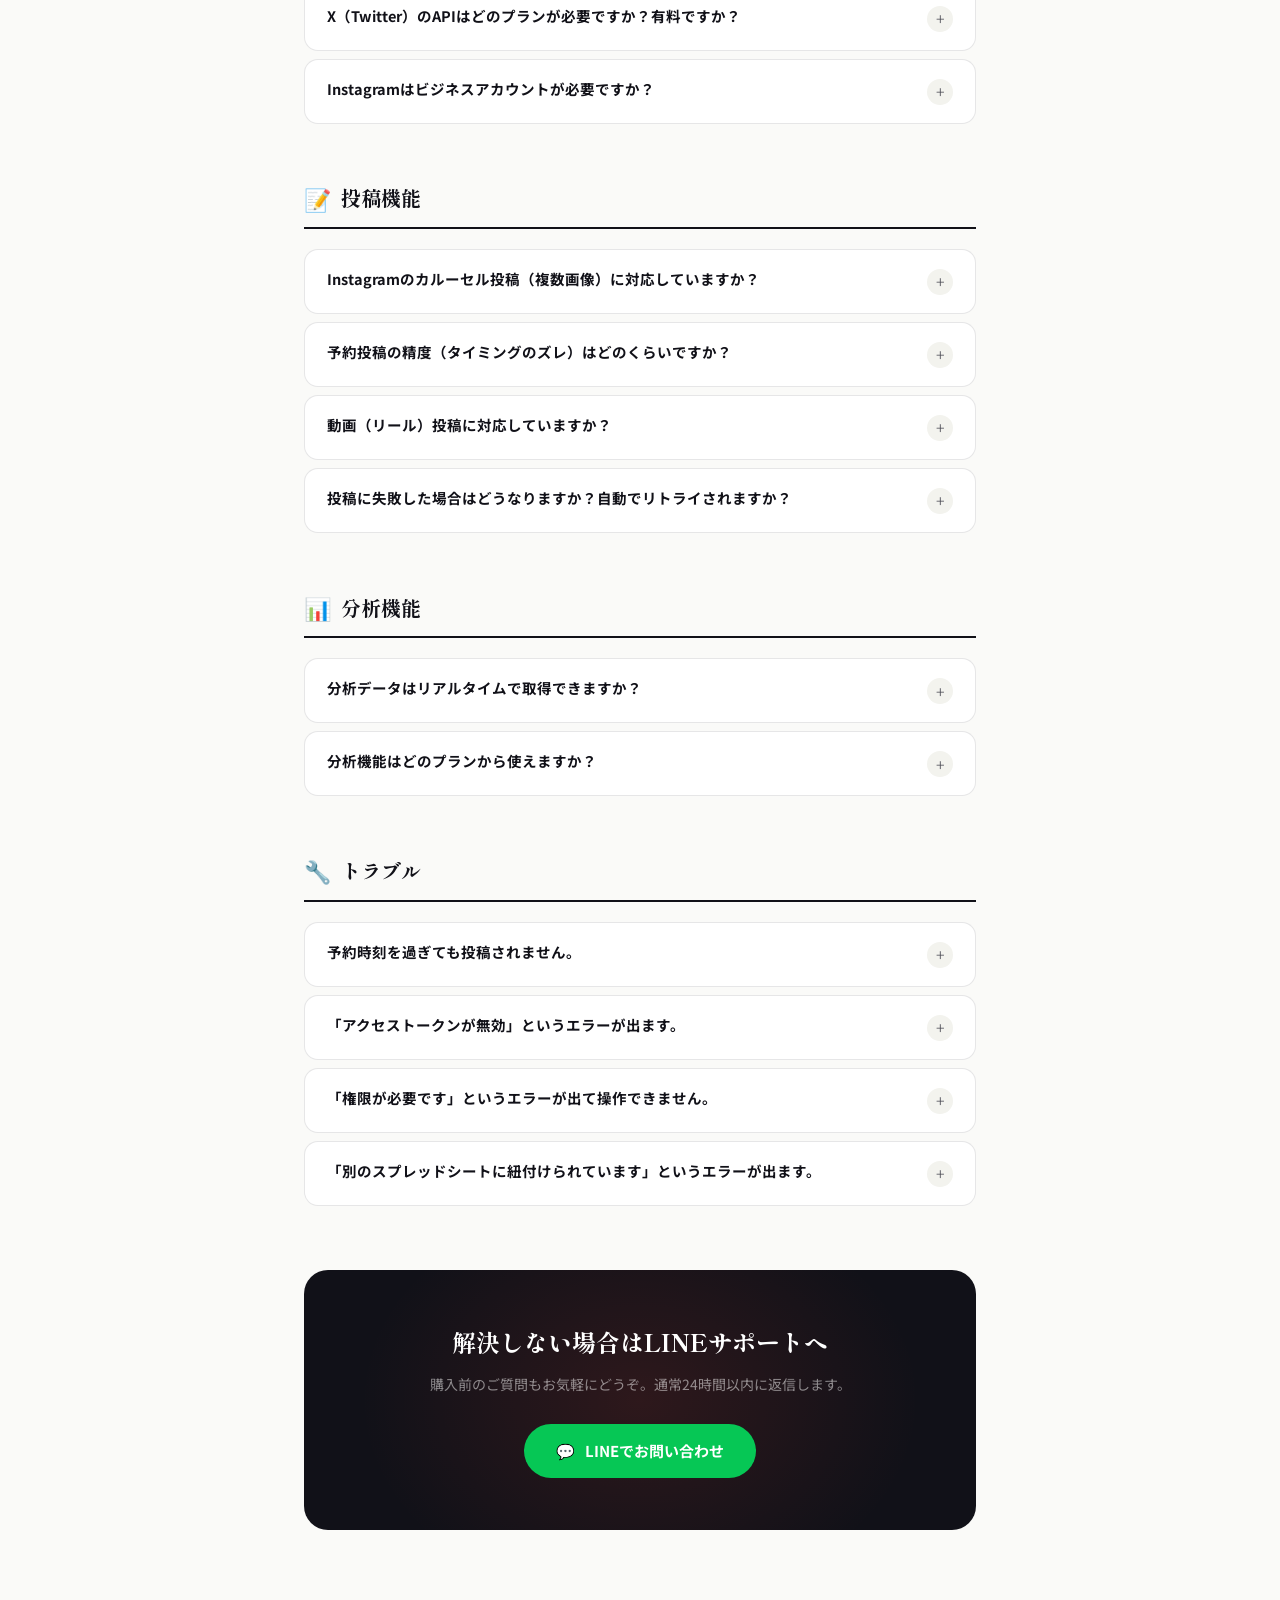
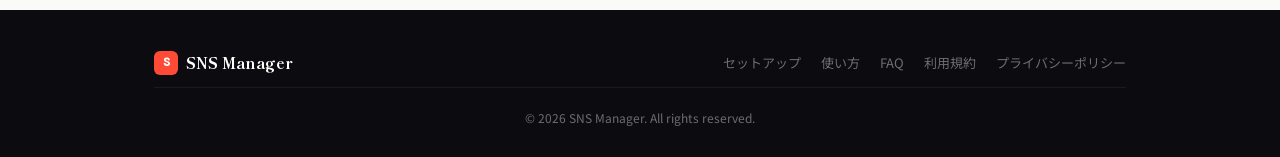
==== commit ac227a99: "Extract shared header/footer/CSS/JS into shared.css and shared.js Refactor all 6 pages to use common" ====
--- a/faq.html
+++ b/faq.html
@@ -7,38 +7,9 @@
 <meta name="description" content="SNS Managerに関するよくある質問と回答。料金・機能・技術的な疑問にお答えします。">
 <link rel="preconnect" href="https://fonts.googleapis.com">
 <link href="https://fonts.googleapis.com/css2?family=Shippori+Mincho+B1:wght@400;700;800&family=Noto+Sans+JP:wght@300;400;500;700&family=DM+Mono:wght@400;500&display=swap" rel="stylesheet">
+<link rel="stylesheet" href="shared.css">
 <style>
-:root{
-  --ink:#111118;--ink-mid:#44444e;--ink-soft:#88889a;
-  --paper:#fafaf8;--paper2:#f3f3ee;
-  --accent:#ff4b36;--accent-d:#d93220;--accent-bg:#fff1ef;
-  --green:#1baa6d;--border:rgba(17,17,24,0.1);
-  --shadow-sm:0 2px 12px rgba(17,17,24,0.08);
-  --shadow-md:0 8px 40px rgba(17,17,24,0.12);
-  --r:16px;
-  --serif:'Shippori Mincho B1',serif;
-  --sans:'Noto Sans JP',sans-serif;
-  --mono:'DM Mono',monospace;
-}
-*,*::before,*::after{box-sizing:border-box;margin:0;padding:0;}
-html{scroll-behavior:smooth;}
-body{font-family:var(--sans);background:var(--paper);color:var(--ink);line-height:1.7;overflow-x:hidden;}
-a{color:inherit;text-decoration:none;}
-
-#progress{position:fixed;top:0;left:0;height:3px;background:var(--accent);z-index:300;transition:width .08s linear;}
-
-header{position:sticky;top:0;z-index:200;background:rgba(250,250,248,.92);backdrop-filter:blur(16px);border-bottom:1px solid var(--border);}
-.nav-inner{max-width:1100px;margin:0 auto;padding:0 5%;display:flex;align-items:center;justify-content:space-between;height:60px;}
-.logo{font-family:var(--serif);font-size:18px;font-weight:800;display:flex;align-items:center;gap:8px;}
-.logo-mark{width:28px;height:28px;background:var(--accent);border-radius:7px;display:flex;align-items:center;justify-content:center;font-size:14px;color:#fff;font-family:var(--mono);}
-.nav-links{display:flex;gap:28px;list-style:none;}
-.nav-links a{font-size:13px;color:var(--ink-mid);font-weight:500;transition:color .2s;}
-.nav-links a:hover,.nav-links a.active{color:var(--ink);}
-.nav-cta{background:var(--ink);color:#fff !important;padding:8px 18px;border-radius:100px;font-size:13px;font-weight:700;transition:background .2s;}
-.nav-cta:hover{background:var(--accent) !important;}
-
 .container{max-width:800px;margin:0 auto;padding:0 5%;}
-.label{display:inline-block;font-family:var(--mono);font-size:11px;font-weight:500;letter-spacing:.12em;text-transform:uppercase;color:var(--accent);background:var(--accent-bg);padding:4px 12px;border-radius:100px;border:1px solid rgba(255,75,54,.15);margin-bottom:16px;}
 
 /* hero */
 .page-hero{padding:60px 0 56px;text-align:center;}
@@ -93,18 +64,7 @@
 .btn-line{display:inline-flex;align-items:center;gap:10px;background:#06c755;color:#fff;padding:14px 32px;border-radius:100px;font-size:15px;font-weight:700;transition:all .2s;position:relative;z-index:1;}
 .btn-line:hover{background:#04a844;transform:translateY(-2px);box-shadow:0 6px 20px rgba(6,199,85,.35);}
 
-footer{background:#0c0c10;color:rgba(255,255,255,.4);padding:40px 0 28px;}
-.footer-inner{max-width:1100px;margin:0 auto;padding:0 5%;display:flex;justify-content:space-between;align-items:center;flex-wrap:wrap;gap:16px;}
-.footer-logo{font-family:var(--serif);font-size:15px;font-weight:800;color:#fff;display:flex;align-items:center;gap:8px;}
-.footer-links{display:flex;gap:20px;}
-.footer-links a{font-size:13px;transition:color .2s;}
-.footer-links a:hover{color:rgba(255,255,255,.8);}
-.footer-copy{font-size:12px;width:100%;text-align:center;padding-top:20px;border-top:1px solid rgba(255,255,255,.06);margin-top:12px;}
-
-.reveal{opacity:0;transform:translateY(16px);transition:opacity .5s,transform .5s;}
-.reveal.visible{opacity:1;transform:none;}
 .hidden-item{display:none;}
-
 @media(max-width:640px){
   .cat-tabs{gap:6px;}
   .cat-tab{font-size:12px;padding:7px 14px;}
@@ -115,21 +75,7 @@
 <body>
 <div id="progress"></div>
 
-<header>
-  <div class="nav-inner">
-    <a href="index.html" class="logo">
-      <div class="logo-mark">S</div>SNS Manager
-    </a>
-    <ul class="nav-links">
-      <li><a href="index.html#features">機能</a></li>
-      <li><a href="index.html#pricing">料金</a></li>
-      <li><a href="setup-guide.html">セットアップ</a></li>
-      <li><a href="how-to-use.html">使い方</a></li>
-      <li><a href="faq.html" class="active">FAQ</a></li>
-      <li><a href="index.html#cta" class="nav-cta">購入する</a></li>
-    </ul>
-  </div>
-</header>
+<div id="site-header"></div>
 
 <div class="container">
 
@@ -416,37 +362,10 @@
 
 </div>
 
-<footer>
-  <div class="footer-inner">
-    <div class="footer-logo">
-      <div style="width:24px;height:24px;background:var(--accent);border-radius:6px;display:flex;align-items:center;justify-content:center;font-size:12px;color:#fff;font-family:var(--mono);">S</div>
-      SNS Manager
-    </div>
-    <div class="footer-links">
-      <a href="setup-guide.html">セットアップ</a>
-      <a href="how-to-use.html">使い方</a>
-      <a href="faq.html">FAQ</a>
-      <a href="terms.html">利用規約</a>
-      <a href="privacy.html">プライバシーポリシー</a>
-    </div>
-  </div>
-  <div style="max-width:1100px;margin:0 auto;padding:0 5%;">
-    <div class="footer-copy">© 2026 SNS Manager. All rights reserved.</div>
-  </div>
-</footer>
-
+<div id="site-footer"></div>
+
+<script src="shared.js"></script>
 <script>
-window.addEventListener('scroll',()=>{
-  const p=document.getElementById('progress');
-  const s=document.documentElement.scrollTop;
-  const h=document.documentElement.scrollHeight-document.documentElement.clientHeight;
-  p.style.width=(s/h*100)+'%';
-});
-const ro=new IntersectionObserver(entries=>{
-  entries.forEach(e=>{if(e.isIntersecting)e.target.classList.add('visible');});
-},{threshold:0.06});
-document.querySelectorAll('.reveal').forEach(el=>ro.observe(el));
-
 function toggle(qEl){
   const item=qEl.closest('.faq-item');
   const isOpen=item.classList.contains('open');
--- a/shared.css
+++ b/shared.css
@@ -0,0 +1,193 @@
+/* ============================================================
+   SHARED STYLES — SNS Manager Documentation
+   全ページ共通のデザイントークン・ヘッダー・フッター・ユーティリティ
+   ============================================================ */
+
+/* ── Design Tokens ── */
+:root {
+  --ink:       #111118;
+  --ink-mid:   #44444e;
+  --ink-soft:  #88889a;
+  --paper:     #fafaf8;
+  --paper2:    #f3f3ee;
+  --accent:    #ff4b36;
+  --accent-d:  #d93220;
+  --accent-bg: #fff1ef;
+  --green:     #1baa6d;
+  --blue:      #3b82f6;
+  --border:    rgba(17,17,24,0.1);
+  --shadow-sm: 0 2px 12px rgba(17,17,24,0.08);
+  --shadow-md: 0 8px 40px rgba(17,17,24,0.12);
+  --r:         16px;
+  --serif:     'Shippori Mincho B1', serif;
+  --sans:      'Noto Sans JP', sans-serif;
+  --mono:      'DM Mono', monospace;
+}
+
+/* ── Reset & Base ── */
+*, *::before, *::after { box-sizing: border-box; margin: 0; padding: 0; }
+html { scroll-behavior: smooth; font-size: 16px; }
+body {
+  font-family: var(--sans);
+  background: var(--paper);
+  color: var(--ink);
+  line-height: 1.7;
+  overflow-x: hidden;
+}
+a { color: inherit; text-decoration: none; }
+
+/* ── Scroll Progress ── */
+#progress {
+  position: fixed;
+  top: 0; left: 0;
+  height: 3px;
+  background: var(--accent);
+  z-index: 300;
+  transition: width 0.08s linear;
+}
+
+/* ── Header ── */
+header {
+  position: sticky; top: 0; z-index: 200;
+  background: rgba(250,250,248,0.92);
+  backdrop-filter: blur(16px);
+  border-bottom: 1px solid var(--border);
+}
+.nav-inner {
+  max-width: 1100px; margin: 0 auto;
+  padding: 0 5%;
+  display: flex; align-items: center; justify-content: space-between;
+  height: 60px;
+}
+.logo {
+  font-family: var(--serif);
+  font-size: 18px; font-weight: 800;
+  color: var(--ink);
+  display: flex; align-items: center; gap: 8px;
+}
+.logo-mark {
+  width: 28px; height: 28px;
+  background: var(--accent);
+  border-radius: 7px;
+  display: flex; align-items: center; justify-content: center;
+  font-size: 14px; color: #fff;
+  font-family: var(--mono);
+  font-weight: 500;
+}
+.nav-links { display: flex; gap: 28px; list-style: none; }
+.nav-links a {
+  font-size: 13px; color: var(--ink-mid);
+  font-weight: 500; transition: color .2s;
+}
+.nav-links a:hover, .nav-links a.active { color: var(--ink); }
+.nav-cta {
+  background: var(--ink); color: #fff !important;
+  padding: 8px 18px; border-radius: 100px;
+  font-size: 13px; font-weight: 700;
+  transition: background .2s;
+}
+.nav-cta:hover { background: var(--accent) !important; }
+
+/* ── Hamburger ── */
+.hamburger { display: none; background: none; border: none; cursor: pointer; padding: 4px; }
+
+/* ── Footer ── */
+footer {
+  background: #0c0c10;
+  color: rgba(255,255,255,.4);
+  padding: 40px 0 28px;
+}
+.footer-inner {
+  max-width: 1100px; margin: 0 auto; padding: 0 5%;
+  display: flex; justify-content: space-between; align-items: center;
+  flex-wrap: wrap; gap: 16px;
+}
+.footer-logo {
+  font-family: var(--serif);
+  font-size: 15px; font-weight: 800;
+  color: #fff;
+  display: flex; align-items: center; gap: 8px;
+  text-decoration: none;
+}
+.footer-logo .logo-mark-sm {
+  width: 24px; height: 24px;
+  background: var(--accent);
+  border-radius: 6px;
+  display: flex; align-items: center; justify-content: center;
+  font-size: 12px; color: #fff;
+  font-family: var(--mono);
+}
+.footer-links { display: flex; gap: 20px; }
+.footer-links a {
+  font-size: 13px;
+  color: rgba(255,255,255,.4);
+  text-decoration: none;
+  transition: color .2s;
+}
+.footer-links a:hover { color: rgba(255,255,255,.8); }
+.footer-copy {
+  font-size: 12px; width: 100%;
+  text-align: center; padding-top: 20px;
+  border-top: 1px solid rgba(255,255,255,.06);
+  margin-top: 12px;
+}
+
+/* ── Reveal Animation ── */
+.reveal {
+  opacity: 0;
+  transform: translateY(20px);
+  transition: opacity .5s ease, transform .5s ease;
+}
+.reveal.visible {
+  opacity: 1;
+  transform: translateY(0);
+}
+
+/* ── Common Label ── */
+.label {
+  display: inline-block;
+  font-family: var(--mono);
+  font-size: 11px; font-weight: 500;
+  letter-spacing: .12em; text-transform: uppercase;
+  color: var(--accent);
+  background: var(--accent-bg);
+  padding: 4px 12px; border-radius: 100px;
+  border: 1px solid rgba(255,75,54,.15);
+  margin-bottom: 16px;
+}
+
+/* ── Common Info Box ── */
+.info-box {
+  display: flex; gap: 12px;
+  padding: 16px 20px; border-radius: 12px;
+  margin: 16px 0; font-size: 13.5px; line-height: 1.7;
+}
+.info-box.warn { background: #fffbeb; border: 1.5px solid #fcd34d; color: #92400e; }
+.info-box.tip  { background: #ecfdf5; border: 1.5px solid #6ee7b7; color: #065f46; }
+.info-box.note { background: #eff6ff; border: 1.5px solid #93c5fd; color: #1e3a5f; }
+.info-icon { font-size: 18px; flex-shrink: 0; margin-top: 1px; }
+
+/* ── Responsive ── */
+@media(max-width:768px) {
+  .hamburger { display: block; }
+  .nav-links {
+    display: none !important;
+    position: absolute; top: 60px; left: 0; right: 0;
+    background: rgba(250,250,248,.98);
+    backdrop-filter: blur(16px);
+    flex-direction: column;
+    padding: 20px 5%; gap: 0;
+    border-bottom: 1px solid var(--border);
+    box-shadow: 0 8px 40px rgba(17,17,24,0.12);
+    z-index: 100; list-style: none;
+  }
+  .nav-links.open { display: flex !important; }
+  .nav-links li {
+    padding: 12px 0;
+    border-bottom: 1px solid var(--border);
+  }
+  .nav-links li:last-child { border: none; }
+  .nav-cta { display: inline-block; margin-top: 8px; text-align: center; }
+  .footer-inner { flex-direction: column; text-align: center; }
+  .footer-links { flex-wrap: wrap; justify-content: center; gap: 12px; }
+}
